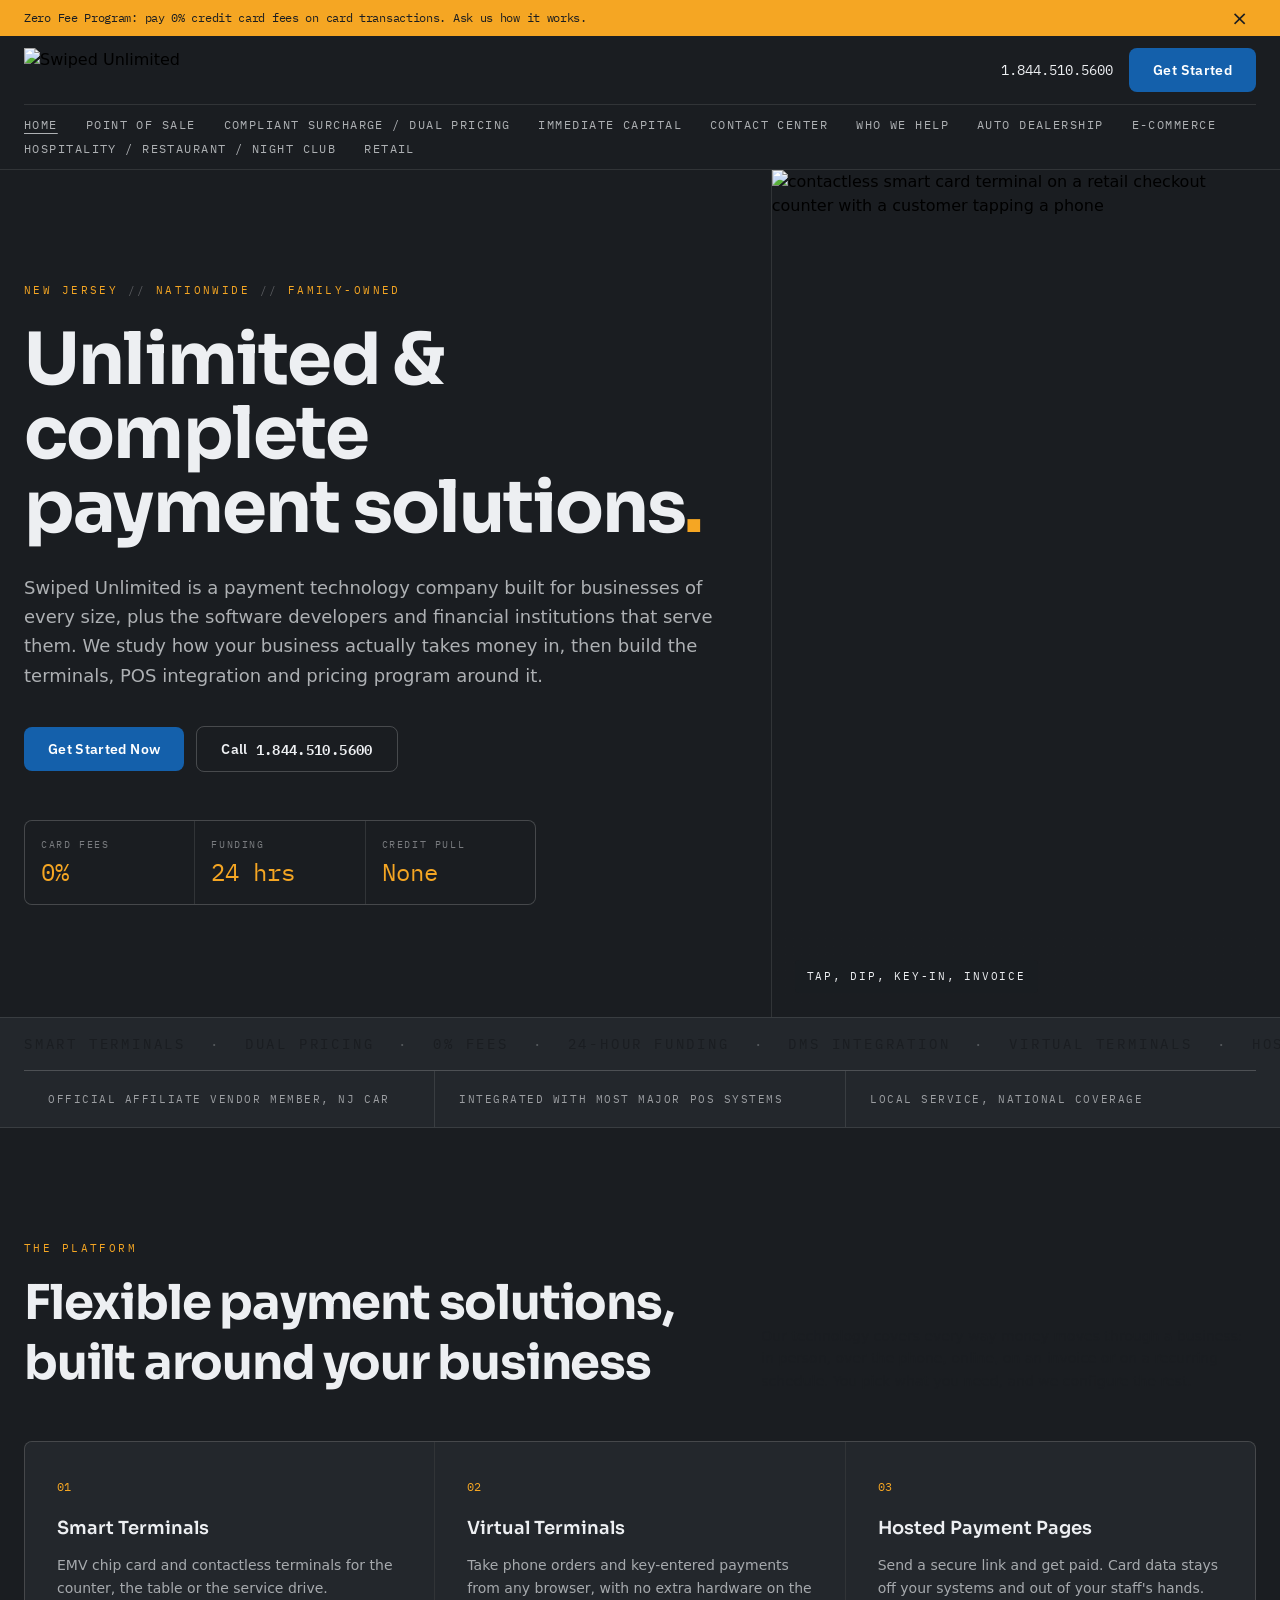
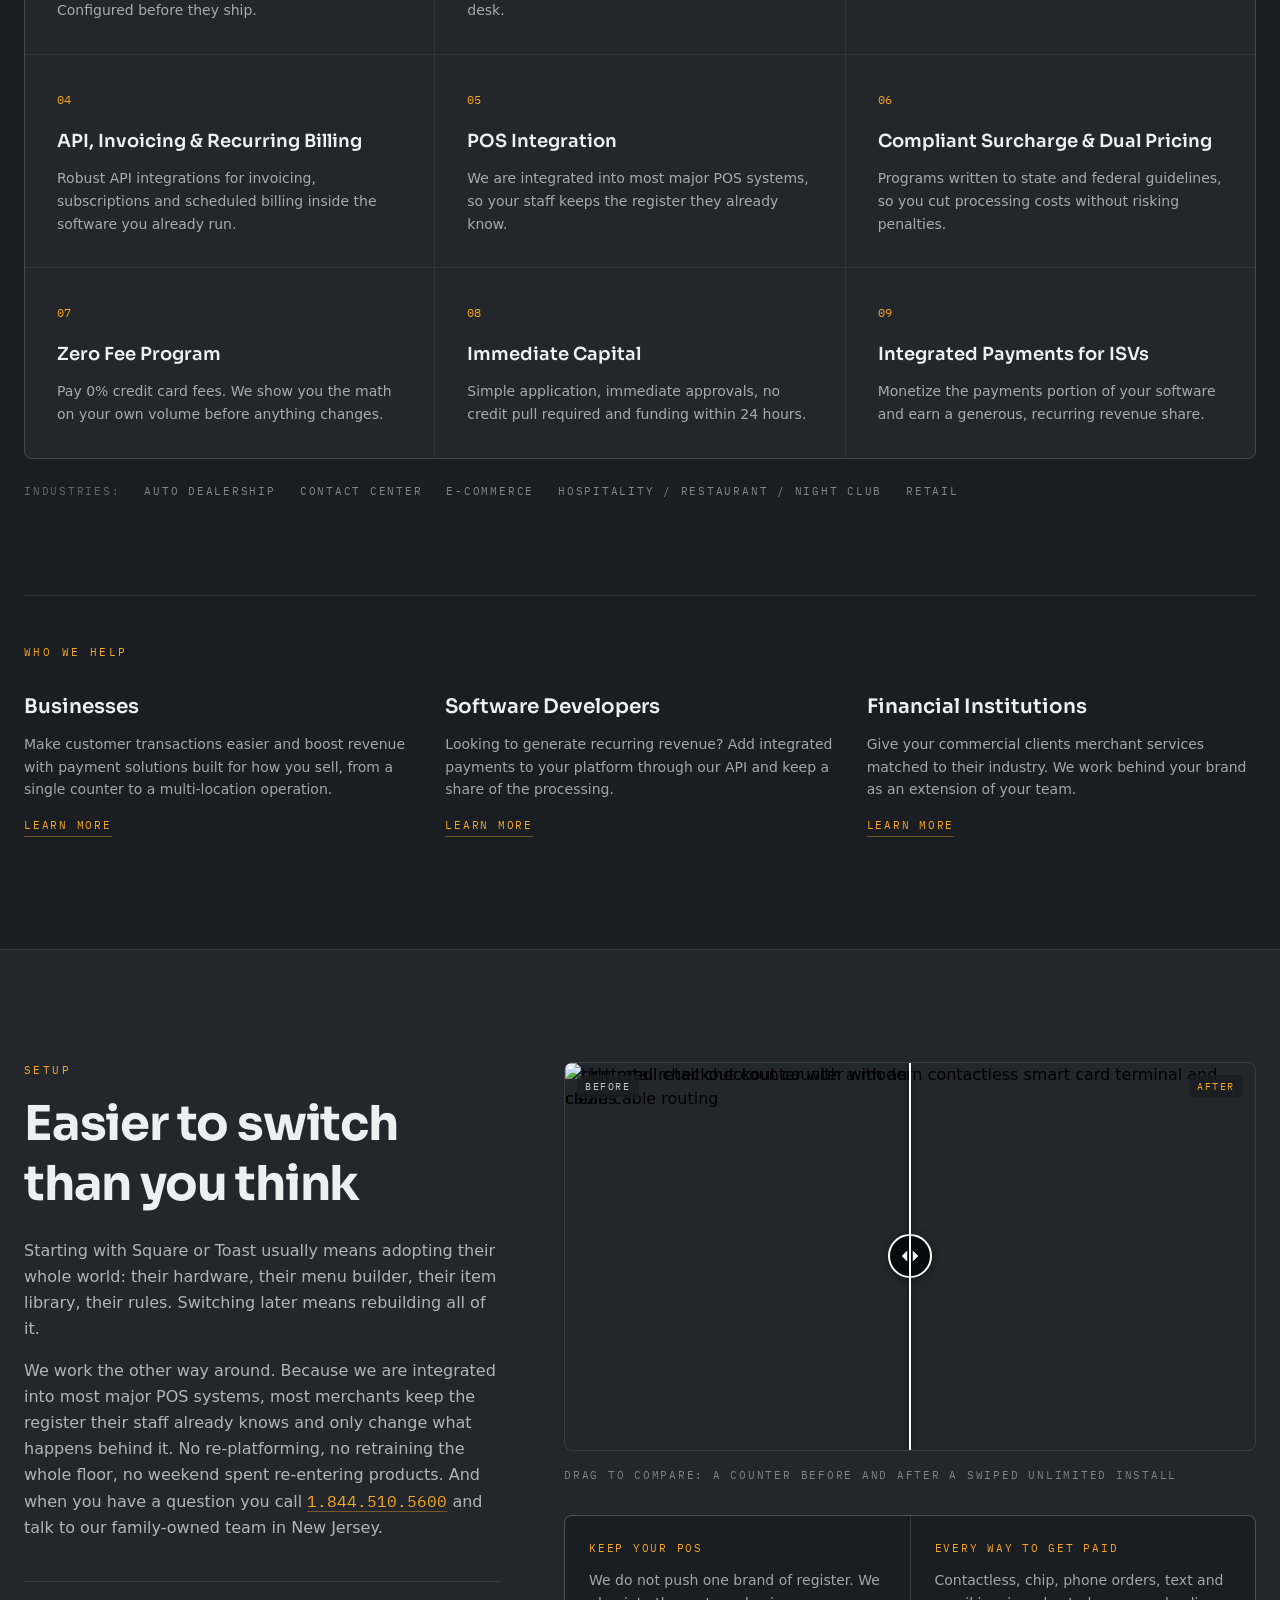
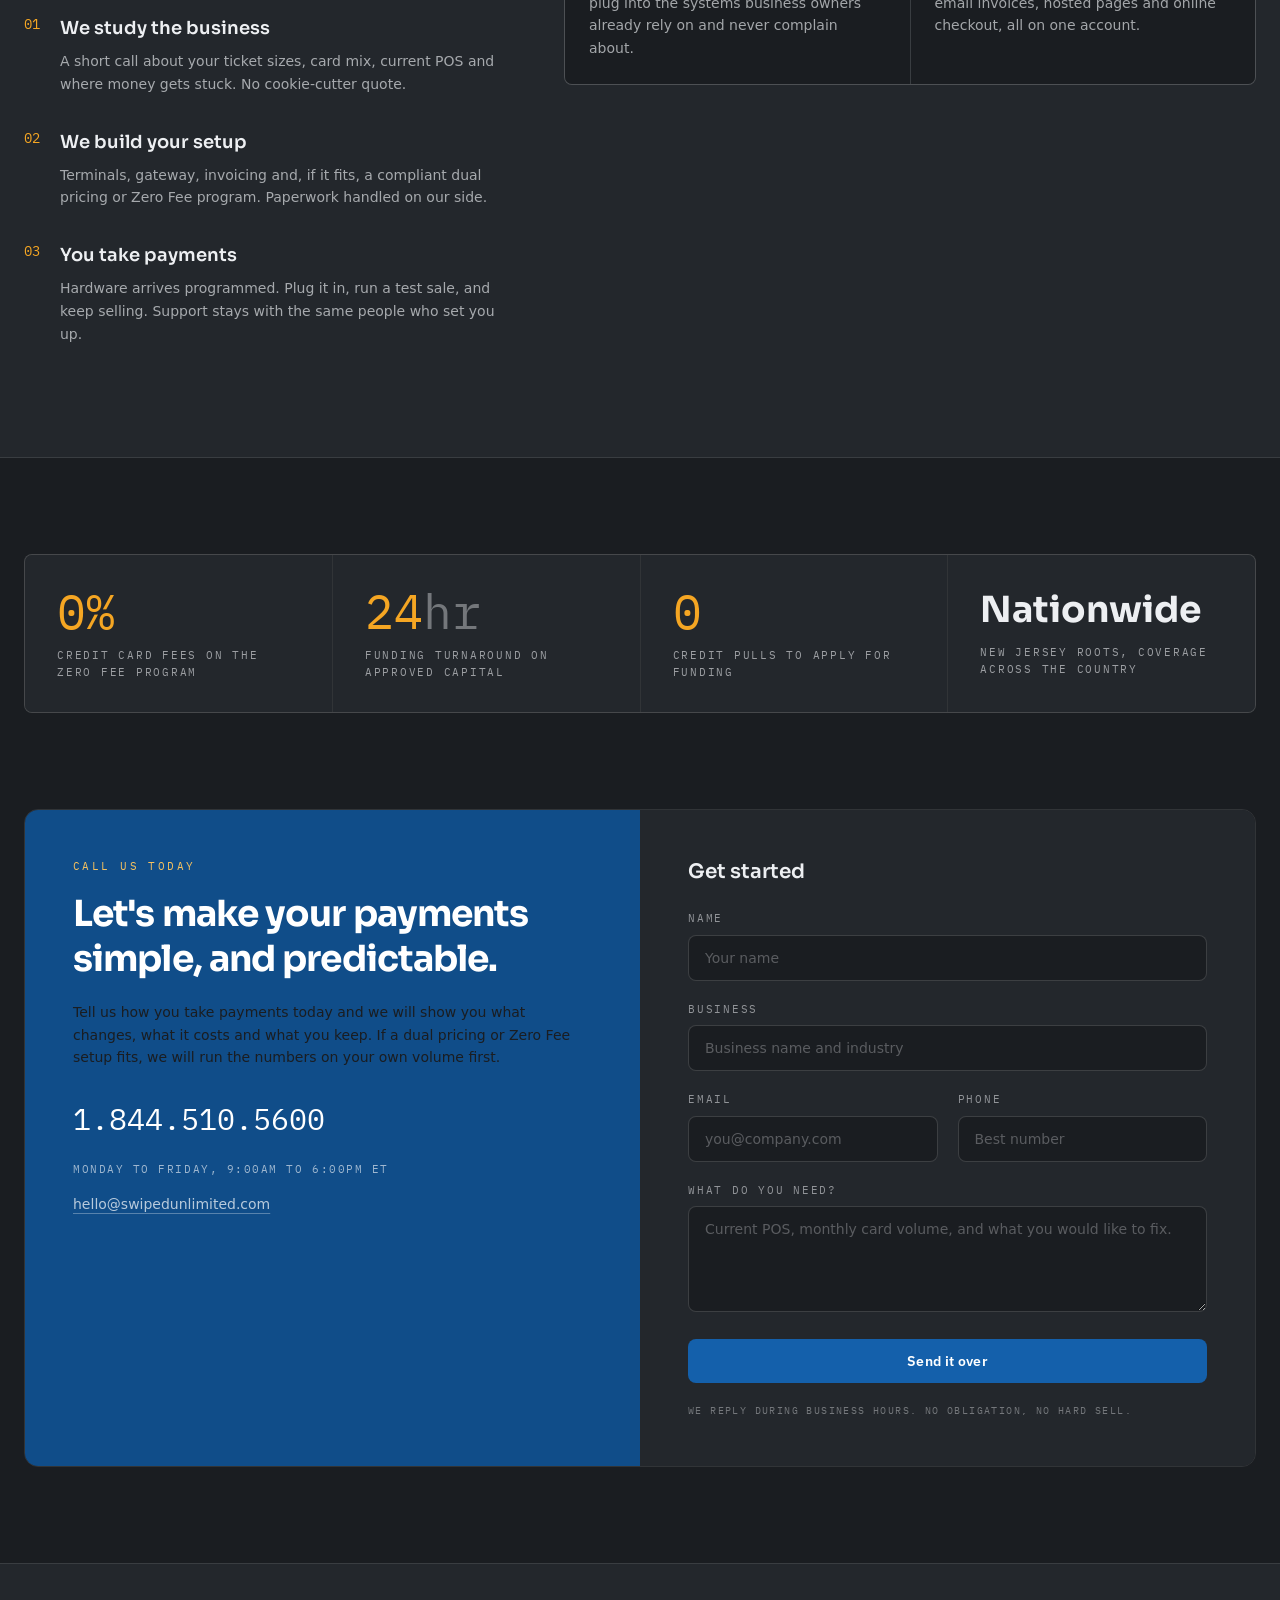
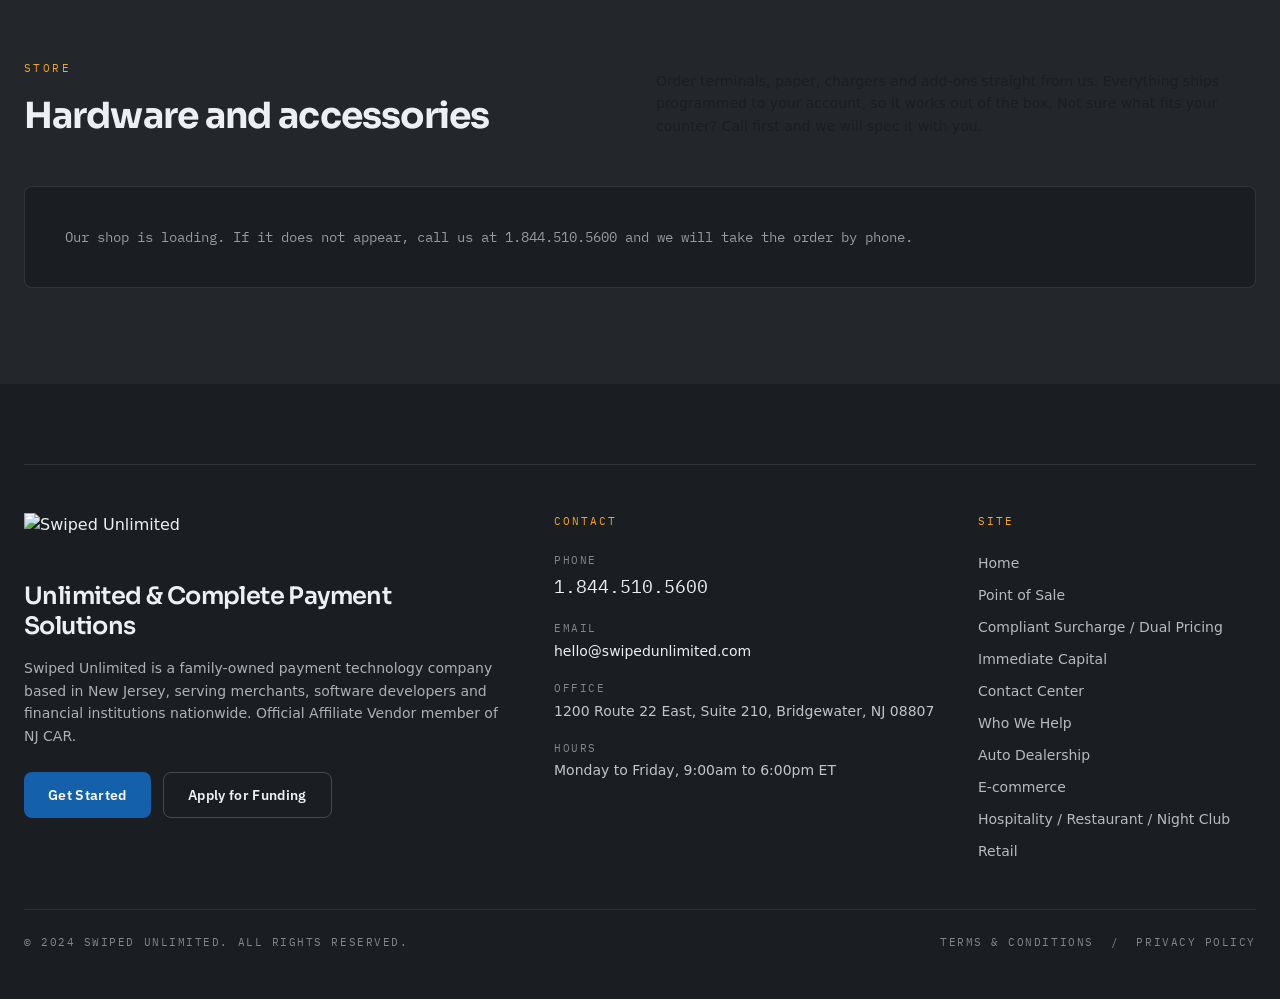
==== index.html @ 99361ed9 "Initial site generated by Tibly" ====
<!DOCTYPE html><html lang="en"><head>
<meta charset="utf-8"/>
<meta name="viewport" content="width=device-width, initial-scale=1"/>
<title>Swiped Unlimited | Unlimited &amp; Complete Payment Solutions</title>
<meta name="description" content="Swiped Unlimited is a family-owned New Jersey payment technology company serving merchants, software developers and financial institutions nationwide: smart terminals, POS integration, dual pricing, 0% fee programs and 24-hour funding."/>
<link rel="canonical" href="https://swiped-unlimited-23d9.sites.tibly.ai/"/>
<meta property="og:type" content="website"/>
<meta property="og:url" content="https://swiped-unlimited-23d9.sites.tibly.ai/"/>
<meta property="og:site_name" content="Swiped Unlimited"/>
<meta property="og:title" content="Swiped Unlimited | Unlimited &amp; Complete Payment Solutions"/>
<meta property="og:description" content="Swiped Unlimited is a family-owned New Jersey payment technology company serving merchants, software developers and financial institutions nationwide: smart terminals, POS integration, dual pricing, 0% fee programs and 24-hour funding."/>
<meta name="twitter:card" content="summary_large_image"/>
<script type="application/ld+json" data-tibly-business="">{"@context":"https://schema.org","@type":"FinancialService","image":"https://br-winter-boat-ajcnusyq.storage.c-3.us-east-2.aws.neon.tech/tibly-site-media/sites/b6d4dadb-1311-436d-9acb-276bc82f7e65/2cf4a01f45762e831da8b87a4289d20e.webp","name":"Swiped Unlimited","telephone":"1.844.510.5600","url":"https://swiped-unlimited-23d9.sites.tibly.ai/"}</script>
<link rel="icon" href="/favicon.svg" type="image/svg+xml"/>
<link rel="preconnect" href="https://fonts.googleapis.com"/>
<link rel="preconnect" href="https://fonts.gstatic.com" crossorigin=""/>
<link href="https://fonts.googleapis.com/css2?family=Sora:wght@300;400;600;800&amp;family=IBM+Plex+Sans:wght@300;400;500;600;700&amp;family=IBM+Plex+Mono:wght@400;500;600&amp;display=swap" rel="stylesheet"/>
<style>details[open] > *:not(summary){animation:tibly-acc .35s ease}@keyframes tibly-acc{from{opacity:0;transform:translateY(-4px)}}</style>
<style>@media (prefers-reduced-motion:no-preference){.tibly-fx{opacity:0;transform:translateY(24px);transition:opacity .7s ease,transform .7s ease}.tibly-fx.tibly-fx-in{opacity:1;transform:none}}</style>
<script>addEventListener('DOMContentLoaded',function(){if(!('IntersectionObserver' in window))return;var io=new IntersectionObserver(function(es){es.forEach(function(en){if(en.isIntersecting){en.target.classList.add('tibly-fx-in');io.unobserve(en.target)}})},{rootMargin:'0px 0px -8% 0px'});document.querySelectorAll('section[data-block] > *').forEach(function(el){var p=getComputedStyle(el).position;if(p==='absolute'||p==='fixed')return;if(el.getBoundingClientRect().top>innerHeight){el.classList.add('tibly-fx');io.observe(el)}})});</script>
<style>.tibly-ba{position:relative;overflow:hidden;--ba:50%;cursor:ew-resize;touch-action:pan-y;user-select:none;-webkit-user-select:none}.tibly-ba>img{display:block;width:100%;height:100%;object-fit:cover}.tibly-ba .tibly-ba-before{position:absolute;inset:0;clip-path:inset(0 calc(100% - var(--ba)) 0 0)}.tibly-ba .tibly-ba-before img{display:block;width:100%;height:100%;object-fit:cover}.tibly-ba::after{content:'';position:absolute;top:0;bottom:0;left:var(--ba);width:2px;margin-left:-1px;background:#fff;box-shadow:0 0 6px rgba(0,0,0,.55);pointer-events:none;z-index:1}.tibly-ba::before{content:'';position:absolute;top:50%;left:var(--ba);width:44px;height:44px;transform:translate(-50%,-50%);border-radius:9999px;background:rgba(0,0,0,.75) url("data:image/svg+xml,%3Csvg%20xmlns='http://www.w3.org/2000/svg'%20viewBox='0%200%2024%2024'%20fill='%23fff'%3E%3Cpath%20d='M9%206l-6%206%206%206zM15%206l6%206-6%206z'/%3E%3C/svg%3E") center/22px 22px no-repeat;border:2px solid #fff;box-shadow:0 2px 8px rgba(0,0,0,.4);pointer-events:none;z-index:1}.tibly-ba input[type=range]{position:absolute;inset:0;width:100%;height:100%;margin:0;opacity:0;pointer-events:none;-webkit-appearance:none;appearance:none;z-index:2}[data-lightbox]{cursor:zoom-in}.tibly-lb{position:fixed;inset:0;z-index:9999;background:rgba(0,0,0,.92);display:flex;align-items:center;justify-content:center;cursor:zoom-out;padding:24px}.tibly-lb img{max-width:100%;max-height:100%;object-fit:contain}</style>
<script>document.addEventListener('input',function(e){var t=e.target;if(!t||t.type!=='range')return;var c=t.closest&&t.closest('.tibly-ba');if(c)c.style.setProperty('--ba',t.value+'%')});document.addEventListener('pointerdown',function(e){var c=e.target.closest&&e.target.closest('.tibly-ba');if(!c||e.button>0)return;e.preventDefault();var inp=c.querySelector('input[type=range]');var set=function(x){var r=c.getBoundingClientRect();if(!r.width)return;var p=Math.max(0,Math.min(100,(x-r.left)*100/r.width));c.style.setProperty('--ba',p+'%');if(inp)inp.value=Math.round(p)};set(e.clientX);var mv=function(ev){set(ev.clientX)};var up=function(){document.removeEventListener('pointermove',mv);document.removeEventListener('pointerup',up);document.removeEventListener('pointercancel',up)};document.addEventListener('pointermove',mv);document.addEventListener('pointerup',up);document.addEventListener('pointercancel',up)});document.addEventListener('click',function(e){var im=e.target.closest&&e.target.closest('[data-lightbox]');if(!im||!(im.currentSrc||im.src))return;e.preventDefault();var o=document.createElement('div');o.className='tibly-lb';var big=document.createElement('img');big.src=im.currentSrc||im.src;big.alt=im.alt||'';o.appendChild(big);o.addEventListener('click',function(){o.remove()});document.addEventListener('keydown',function esc(ev){if(ev.key==='Escape'){o.remove();document.removeEventListener('keydown',esc)}});document.body.appendChild(o)});document.addEventListener('click',function(e){var x=e.target.closest&&e.target.closest('[data-announce-close]');if(!x)return;var b=x.closest('[data-announce]');if(b){b.style.display='none';try{sessionStorage.setItem('tibly-announce','1')}catch(_){}}});addEventListener('DOMContentLoaded',function(){try{if(sessionStorage.getItem('tibly-announce')==='1'){var b=document.querySelector('[data-announce]');if(b)b.style.display='none'}}catch(_){}if('IntersectionObserver' in window&&!matchMedia('(prefers-reduced-motion:reduce)').matches){var els=document.querySelectorAll('[data-count]');if(els.length){var io=new IntersectionObserver(function(es){es.forEach(function(en){if(!en.isIntersecting)return;io.unobserve(en.target);var el=en.target,s=el.textContent||'',m=s.match(/[\d,]*\d(?:\.\d+)?/);if(!m)return;var raw=m[0],num=parseFloat(raw.replace(/,/g,''));if(!isFinite(num))return;if(!el.getAttribute('data-count'))el.setAttribute('data-count',s);var pre=s.slice(0,m.index),post=s.slice(m.index+raw.length),grp=raw.indexOf(',')>=0,dec=(raw.split('.')[1]||'').length,t0=performance.now();requestAnimationFrame(function tick(now){var p=Math.min((now-t0)/1400,1);p=1-Math.pow(1-p,3);var v=(num*p).toFixed(dec);if(grp)v=Number(v).toLocaleString('en-US',{minimumFractionDigits:dec});el.textContent=pre+v+post;if(p<1)requestAnimationFrame(tick)})})},{rootMargin:'0px 0px -10% 0px'});els.forEach(function(el){io.observe(el)})}}var badge=document.querySelector('[data-tibly-open]');if(badge){var src=document.querySelector('[data-tibly-field="hours"]');var txt=(src&&src.textContent||'').toLowerCase();var days=['sun','mon','tue','wed','thu','fri','sat'];var toMin=function(h,mm,ap){h=+h;mm=+(mm||0);if(ap==='pm'&&h!==12)h+=12;if(ap==='am'&&h===12)h=0;return h*60+mm};var spans=[];var re=/(sun|mon|tue|wed|thu|fri|sat|daily|every ?day)[a-z]*\s*(?:[-\u2013\u2014]\s*(sun|mon|tue|wed|thu|fri|sat)[a-z]*)?\s*:?\s*(\d{1,2})(?::(\d{2}))?\s*(am|pm)?\s*[-\u2013\u2014]\s*(\d{1,2})(?::(\d{2}))?\s*(am|pm)?/g,mm;while((mm=re.exec(txt))){var d1=mm[1].slice(0,3),d2=mm[2],ap1=mm[5]||(mm[8]==='pm'&&+mm[3]<=+mm[6]?'am':mm[8]),o=toMin(mm[3],mm[4],ap1),c=toMin(mm[6],mm[7],mm[8]);var from=d1==='dai'||d1==='eve'?0:days.indexOf(d1),to=d2?days.indexOf(d2.slice(0,3)):(d1==='dai'||d1==='eve'?6:from);if(from<0)continue;for(var d=from;;d=(d+1)%7){spans.push([d,o,c]);if(d===to)break}}if(spans.length){var now=new Date(),cur=now.getDay(),min=now.getHours()*60+now.getMinutes();var open=spans.some(function(s){return s[0]===cur&&min>=s[1]&&min<s[2]});badge.textContent=open?(badge.getAttribute('data-open-text')||'Open now'):(badge.getAttribute('data-closed-text')||'Closed now');badge.setAttribute('data-state',open?'open':'closed');badge.hidden=false}}});</script>
<style>header a[aria-current="page"]:not(:has(img,svg)){text-decoration:underline;text-underline-offset:4px;text-decoration-thickness:1px}</style>
<style>#nav-open~[class*="peer-checked:"][class*="fixed"]{min-height:100vh;min-height:100dvh}@media (prefers-reduced-motion:no-preference){label[for="nav-open"] span{transition:transform .3s ease,opacity .2s ease}header:has(#nav-open:checked) label[for="nav-open"]:not([aria-label="Close" i]) span:not(:has(span)):nth-of-type(1){transform:translateY(8px) rotate(45deg)}header:has(#nav-open:checked) label[for="nav-open"]:not([aria-label="Close" i]) span:not(:has(span)):nth-of-type(2){opacity:0}header:has(#nav-open:checked) label[for="nav-open"]:not([aria-label="Close" i]) span:not(:has(span)):nth-of-type(3){transform:translateY(-8px) rotate(-45deg)}#nav-open:checked~[class*="peer-checked:"]{animation:tibly-nav-in .25s ease}#nav-open:checked~[class*="peer-checked:"] label[for="nav-open"]{display:inline-block;animation:tibly-x-in .35s ease}@keyframes tibly-nav-in{from{opacity:0;transform:translateY(10px)}}@keyframes tibly-x-in{from{opacity:0;transform:rotate(-90deg) scale(.6)}}}</style>
<link rel="stylesheet" href="/styles.css?v=a75ef799"/>
</head>
<body>
<!-- block:header -->
<header class="sticky top-0 z-40 bg-base border-b border-white/10">
  <div data-announce="" class="bg-accent-500 text-base">
    <div class="mx-auto flex w-full max-w-7xl items-center gap-3 px-4 py-2 sm:px-6">
      <p class="flex-1 font-mono text-[11px] leading-snug tracking-tight sm:text-xs">Zero Fee Program: pay 0% credit card fees on card transactions. Ask us how it works.</p>
      <button data-announce-close="" aria-label="Dismiss" class="shrink-0 rounded-sm px-2 text-xl leading-none transition-opacity hover:opacity-60">×</button>
    </div>
  </div>

  <div class="mx-auto w-full max-w-7xl px-4 sm:px-6">
    <input type="checkbox" id="nav-open" class="peer sr-only"/>

    <div class="flex items-center justify-between gap-4 py-3">
      <a aria-current="page" class="flex items-center gap-3 transition-opacity hover:opacity-80" href="/">
        <img data-tibly-logo="" src="https://br-winter-boat-ajcnusyq.storage.c-3.us-east-2.aws.neon.tech/tibly-site-media/sites/b6d4dadb-1311-436d-9acb-276bc82f7e65/2cf4a01f45762e831da8b87a4289d20e.webp" alt="Swiped Unlimited" class="h-9 w-auto md:h-11"/>
      </a>
      <div class="flex items-center gap-2 sm:gap-4">
        <a class="hidden items-center gap-2 font-mono text-sm text-ink transition-colors hover:text-accent-500 sm:inline-flex" href="tel:18445105600">
          <span data-tibly-field="phone">1.844.510.5600</span>
        </a>
        <a class="btn hidden md:inline-flex" href="/who-we-help">Get Started</a>
        <label for="nav-open" class="md:hidden cursor-pointer p-2" aria-label="Menu">
          <span class="block h-px w-7 bg-ink"></span>
          <span class="mt-2 block h-px w-7 bg-ink"></span>
          <span class="mt-2 block h-px w-7 bg-ink"></span>
        </label>
      </div>
    </div>

    <nav class="hidden flex-wrap items-center gap-x-5 gap-y-2 border-t border-white/10 py-3 font-mono text-[11px] uppercase tracking-[0.12em] text-ink/70 md:flex lg:gap-x-7 lg:text-xs">
      <a aria-current="page" class="transition-colors hover:text-accent-500" href="/">Home</a>
      <a class="transition-colors hover:text-accent-500" href="/point-of-sale">Point of Sale</a>
      <a class="transition-colors hover:text-accent-500" href="/compliant-surcharge-dual-pricing">Compliant Surcharge / Dual Pricing</a>
      <a class="transition-colors hover:text-accent-500" href="/immediate-capital">Immediate Capital</a>
      <a class="transition-colors hover:text-accent-500" href="/contact-center-industry-is-transforming">Contact Center</a>
      <a class="transition-colors hover:text-accent-500" href="/who-we-help">Who We Help</a>
      <a class="transition-colors hover:text-accent-500" href="/auto-dealer">Auto Dealership</a>
      <a class="transition-colors hover:text-accent-500" href="/e-commerce">E-commerce</a>
      <a class="transition-colors hover:text-accent-500" href="/hospitality-restaurant-night-club">Hospitality / Restaurant / Night Club</a>
      <a class="transition-colors hover:text-accent-500" href="/retail">Retail</a>
    </nav>

    <div class="hidden peer-checked:flex md:hidden fixed inset-0 z-50 flex-col overflow-y-auto bg-base">
      <div class="flex items-center justify-between px-4 py-3">
        <img src="https://br-winter-boat-ajcnusyq.storage.c-3.us-east-2.aws.neon.tech/tibly-site-media/sites/b6d4dadb-1311-436d-9acb-276bc82f7e65/2cf4a01f45762e831da8b87a4289d20e.webp" alt="Swiped Unlimited" class="h-9 w-auto"/>
        <label for="nav-open" aria-label="Close" class="cursor-pointer p-2 text-3xl leading-none text-ink">×</label>
      </div>
      <nav class="flex flex-1 flex-col gap-4 border-t border-white/10 px-5 py-8 font-display text-2xl font-semibold tracking-tight text-ink sm:text-3xl">
        <a aria-current="page" class="transition-colors hover:text-accent-500" href="/">Home</a>
        <a class="transition-colors hover:text-accent-500" href="/point-of-sale">Point of Sale</a>
        <a class="transition-colors hover:text-accent-500" href="/compliant-surcharge-dual-pricing">Compliant Surcharge / Dual Pricing</a>
        <a class="transition-colors hover:text-accent-500" href="/immediate-capital">Immediate Capital</a>
        <a class="transition-colors hover:text-accent-500" href="/contact-center-industry-is-transforming">Contact Center</a>
        <a class="transition-colors hover:text-accent-500" href="/who-we-help">Who We Help</a>
        <a class="transition-colors hover:text-accent-500" href="/auto-dealer">Auto Dealership</a>
        <a class="transition-colors hover:text-accent-500" href="/e-commerce">E-commerce</a>
        <a class="transition-colors hover:text-accent-500" href="/hospitality-restaurant-night-club">Hospitality / Restaurant / Night Club</a>
        <a class="transition-colors hover:text-accent-500" href="/retail">Retail</a>
      </nav>
      <div class="border-t border-white/10 px-5 py-6">
        <a class="btn w-full" href="/who-we-help">Get Started</a>
        <a class="mt-3 flex w-full items-center justify-center gap-2 font-mono text-base text-ink/80 transition-colors hover:text-accent-500" href="tel:18445105600">
          <span data-tibly-field="phone">1.844.510.5600</span>
        </a>
      </div>
    </div>
  </div>
</header>
<!-- /block:header -->
<!-- block:split-hero -->
<section class="relative overflow-hidden bg-base" data-block="split-hero">
  <div class="mx-auto grid w-full max-w-7xl grid-cols-1 gap-0 px-4 sm:px-6 lg:grid-cols-12 lg:gap-12">

    <div class="py-14 md:py-20 lg:col-span-7 lg:py-28">
      <p class="font-mono text-[11px] uppercase tracking-[0.22em] text-accent-500">New Jersey <span class="text-ink/30">//</span> Nationwide <span class="text-ink/30">//</span> Family-owned</p>

      <h1 class="mt-6 font-display text-4xl font-bold leading-[1.03] tracking-tight text-ink sm:text-5xl md:text-6xl lg:text-7xl">
        Unlimited &amp; complete<br class="hidden sm:block"/> payment solutions<span class="text-accent-500">.</span>
      </h1>

      <p class="mt-7 max-w-prose text-base leading-relaxed text-ink/70 md:text-lg">
        <span data-tibly-field="business-name">Swiped Unlimited</span> is a payment technology company built for businesses of every size, plus the software developers and financial institutions that serve them. We study how your business actually takes money in, then build the terminals, POS integration and pricing program around it.
      </p>

      <div class="mt-9 flex flex-col gap-3 sm:flex-row sm:items-center">
        <a class="btn w-full sm:w-auto" href="/who-we-help">Get Started Now</a>
        <a class="btn-secondary w-full sm:w-auto" href="tel:18445105600">
          Call <span data-tibly-field="phone" class="font-mono">1.844.510.5600</span>
        </a>
      </div>

      <dl class="mt-12 grid max-w-lg grid-cols-1 gap-px overflow-hidden rounded-md border border-white/10 bg-white/10 sm:grid-cols-3">
        <div class="bg-base p-4">
          <dt class="font-mono text-[10px] uppercase tracking-[0.16em] text-ink/45">Card fees</dt>
          <dd class="mt-1 font-mono text-2xl text-accent-500">0%</dd>
        </div>
        <div class="bg-base p-4">
          <dt class="font-mono text-[10px] uppercase tracking-[0.16em] text-ink/45">Funding</dt>
          <dd class="mt-1 font-mono text-2xl text-accent-500">24 hrs</dd>
        </div>
        <div class="bg-base p-4">
          <dt class="font-mono text-[10px] uppercase tracking-[0.16em] text-ink/45">Credit pull</dt>
          <dd class="mt-1 font-mono text-2xl text-accent-500">None</dd>
        </div>
      </dl>
    </div>

    <div class="relative lg:col-span-5">
      <div class="relative h-64 overflow-hidden rounded-md border border-white/10 sm:h-80 lg:h-full lg:rounded-none lg:border-y-0 lg:border-r-0">
        <img loading="lazy" src="https://images.pexels.com/photos/5239803/pexels-photo-5239803.jpeg?auto=compress&amp;cs=tinysrgb&amp;h=650&amp;w=940" alt="contactless smart card terminal on a retail checkout counter with a customer tapping a phone" class="h-full w-full animate-kenburns object-cover"/>
        <div class="pointer-events-none absolute inset-x-0 bottom-0 hidden h-40 bg-gradient-to-t from-base via-base/70 to-transparent lg:block"></div>
      </div>
      <p class="mt-3 pb-10 font-mono text-[11px] uppercase tracking-[0.16em] text-ink/40 lg:absolute lg:bottom-6 lg:left-6 lg:mt-0 lg:rounded-sm lg:bg-base/80 lg:px-3 lg:py-2 lg:pb-2 lg:text-ink">Tap, dip, key-in, invoice</p>
    </div>
  </div>
</section>
<!-- /block:split-hero -->
<!-- block:trust-bar -->
<section class="border-y border-white/10 bg-surface" data-block="trust-bar">
  <div class="overflow-hidden py-4">
    <div class="flex w-max animate-marquee items-center font-mono text-sm uppercase tracking-[0.2em] text-accent-500 sm:text-base">
      <span class="px-6">Smart Terminals</span><span class="text-ink/25">·</span>
      <span class="px-6">Dual Pricing</span><span class="text-ink/25">·</span>
      <span class="px-6">0% Fees</span><span class="text-ink/25">·</span>
      <span class="px-6">24-Hour Funding</span><span class="text-ink/25">·</span>
      <span class="px-6">DMS Integration</span><span class="text-ink/25">·</span>
      <span class="px-6">Virtual Terminals</span><span class="text-ink/25">·</span>
      <span class="px-6">Hosted Payment Pages</span><span class="text-ink/25">·</span>
      <span class="px-6">Recurring Billing</span><span class="text-ink/25">·</span>
      <span class="px-6">EMV &amp; Contactless</span><span class="text-ink/25">·</span>
      <span class="px-6">ISV Revenue Share</span><span class="text-ink/25">·</span>
      <span class="px-6">Smart Terminals</span><span class="text-ink/25">·</span>
      <span class="px-6">Dual Pricing</span><span class="text-ink/25">·</span>
      <span class="px-6">0% Fees</span><span class="text-ink/25">·</span>
      <span class="px-6">24-Hour Funding</span><span class="text-ink/25">·</span>
      <span class="px-6">DMS Integration</span><span class="text-ink/25">·</span>
      <span class="px-6">Virtual Terminals</span><span class="text-ink/25">·</span>
      <span class="px-6">Hosted Payment Pages</span><span class="text-ink/25">·</span>
      <span class="px-6">Recurring Billing</span><span class="text-ink/25">·</span>
      <span class="px-6">EMV &amp; Contactless</span><span class="text-ink/25">·</span>
      <span class="px-6">ISV Revenue Share</span><span class="text-ink/25">·</span>
    </div>
  </div>

  <div class="mx-auto w-full max-w-7xl px-4 sm:px-6">
    <div class="grid grid-cols-1 gap-px border-t border-white/10 bg-white/10 sm:grid-cols-3">
      <p class="bg-surface px-1 py-5 font-mono text-[11px] uppercase tracking-[0.14em] text-ink/60 sm:px-6">Official Affiliate Vendor member, NJ CAR</p>
      <p class="bg-surface px-1 py-5 font-mono text-[11px] uppercase tracking-[0.14em] text-ink/60 sm:px-6">Integrated with most major POS systems</p>
      <p class="bg-surface px-1 py-5 font-mono text-[11px] uppercase tracking-[0.14em] text-ink/60 sm:px-6">Local service, national coverage</p>
    </div>
  </div>
</section>
<!-- /block:trust-bar -->
<!-- block:feature-grid -->
<section class="bg-base py-16 md:py-28" data-block="feature-grid">
  <div class="mx-auto w-full max-w-7xl px-4 sm:px-6">

    <div class="grid grid-cols-1 gap-8 md:grid-cols-12 md:items-end">
      <div class="md:col-span-7">
        <p class="font-mono text-[11px] uppercase tracking-[0.22em] text-accent-500">The platform</p>
        <h2 class="mt-4 font-display text-3xl font-bold leading-tight tracking-tight text-ink sm:text-4xl md:text-5xl">Flexible payment solutions, built around your business</h2>
      </div>
      <p class="max-w-prose text-sm leading-relaxed text-ink/65 md:col-span-5 md:text-base">
        Our technology covers every way money moves through a business: in person, over the phone, online, on an invoice or on a recurring schedule. You pick what you need, and we configure the rest.
      </p>
    </div>

    <div class="mt-12 grid grid-cols-1 gap-px overflow-hidden rounded-md border border-white/10 bg-white/10 sm:grid-cols-2 lg:grid-cols-3">

      <a class="group bg-surface p-6 transition-colors hover:bg-brand-900/60 md:p-8" href="/point-of-sale">
        <span class="font-mono text-xs text-accent-500">01</span>
        <h3 class="mt-4 font-display text-lg font-semibold text-ink transition-colors group-hover:text-accent-500">Smart Terminals</h3>
        <p class="mt-3 text-sm leading-relaxed text-ink/65">EMV chip card and contactless terminals for the counter, the table or the service drive. Configured before they ship.</p>
      </a>

      <a class="group bg-surface p-6 transition-colors hover:bg-brand-900/60 md:p-8" href="/e-commerce">
        <span class="font-mono text-xs text-accent-500">02</span>
        <h3 class="mt-4 font-display text-lg font-semibold text-ink transition-colors group-hover:text-accent-500">Virtual Terminals</h3>
        <p class="mt-3 text-sm leading-relaxed text-ink/65">Take phone orders and key-entered payments from any browser, with no extra hardware on the desk.</p>
      </a>

      <a class="group bg-surface p-6 transition-colors hover:bg-brand-900/60 md:p-8" href="/e-commerce">
        <span class="font-mono text-xs text-accent-500">03</span>
        <h3 class="mt-4 font-display text-lg font-semibold text-ink transition-colors group-hover:text-accent-500">Hosted Payment Pages</h3>
        <p class="mt-3 text-sm leading-relaxed text-ink/65">Send a secure link and get paid. Card data stays off your systems and out of your staff&#39;s hands.</p>
      </a>

      <a class="group bg-surface p-6 transition-colors hover:bg-brand-900/60 md:p-8" href="/e-commerce">
        <span class="font-mono text-xs text-accent-500">04</span>
        <h3 class="mt-4 font-display text-lg font-semibold text-ink transition-colors group-hover:text-accent-500">API, Invoicing &amp; Recurring Billing</h3>
        <p class="mt-3 text-sm leading-relaxed text-ink/65">Robust API integrations for invoicing, subscriptions and scheduled billing inside the software you already run.</p>
      </a>

      <a class="group bg-surface p-6 transition-colors hover:bg-brand-900/60 md:p-8" href="/point-of-sale">
        <span class="font-mono text-xs text-accent-500">05</span>
        <h3 class="mt-4 font-display text-lg font-semibold text-ink transition-colors group-hover:text-accent-500">POS Integration</h3>
        <p class="mt-3 text-sm leading-relaxed text-ink/65">We are integrated into most major POS systems, so your staff keeps the register they already know.</p>
      </a>

      <a class="group bg-surface p-6 transition-colors hover:bg-brand-900/60 md:p-8" href="/compliant-surcharge-dual-pricing">
        <span class="font-mono text-xs text-accent-500">06</span>
        <h3 class="mt-4 font-display text-lg font-semibold text-ink transition-colors group-hover:text-accent-500">Compliant Surcharge &amp; Dual Pricing</h3>
        <p class="mt-3 text-sm leading-relaxed text-ink/65">Programs written to state and federal guidelines, so you cut processing costs without risking penalties.</p>
      </a>

      <a class="group bg-surface p-6 transition-colors hover:bg-brand-900/60 md:p-8" href="/compliant-surcharge-dual-pricing">
        <span class="font-mono text-xs text-accent-500">07</span>
        <h3 class="mt-4 font-display text-lg font-semibold text-ink transition-colors group-hover:text-accent-500">Zero Fee Program</h3>
        <p class="mt-3 text-sm leading-relaxed text-ink/65">Pay 0% credit card fees. We show you the math on your own volume before anything changes.</p>
      </a>

      <a class="group bg-surface p-6 transition-colors hover:bg-brand-900/60 md:p-8" href="/immediate-capital">
        <span class="font-mono text-xs text-accent-500">08</span>
        <h3 class="mt-4 font-display text-lg font-semibold text-ink transition-colors group-hover:text-accent-500">Immediate Capital</h3>
        <p class="mt-3 text-sm leading-relaxed text-ink/65">Simple application, immediate approvals, no credit pull required and funding within 24 hours.</p>
      </a>

      <a class="group bg-surface p-6 transition-colors hover:bg-brand-900/60 md:p-8" href="/who-we-help">
        <span class="font-mono text-xs text-accent-500">09</span>
        <h3 class="mt-4 font-display text-lg font-semibold text-ink transition-colors group-hover:text-accent-500">Integrated Payments for ISVs</h3>
        <p class="mt-3 text-sm leading-relaxed text-ink/65">Monetize the payments portion of your software and earn a generous, recurring revenue share.</p>
      </a>
    </div>

    <div class="mt-6 flex flex-wrap gap-x-6 gap-y-3 font-mono text-[11px] uppercase tracking-[0.16em] text-ink/50">
      <span class="text-ink/35">Industries:</span>
      <a class="transition-colors hover:text-accent-500" href="/auto-dealer">Auto Dealership</a>
      <a class="transition-colors hover:text-accent-500" href="/contact-center-industry-is-transforming">Contact Center</a>
      <a class="transition-colors hover:text-accent-500" href="/e-commerce">E-commerce</a>
      <a class="transition-colors hover:text-accent-500" href="/hospitality-restaurant-night-club">Hospitality / Restaurant / Night Club</a>
      <a class="transition-colors hover:text-accent-500" href="/retail">Retail</a>
    </div>

    <div class="mt-16 border-t border-white/10 pt-12 md:mt-24">
      <h3 class="font-mono text-[11px] uppercase tracking-[0.22em] text-accent-500">Who we help</h3>
      <div class="mt-8 grid grid-cols-1 gap-10 md:grid-cols-3 md:gap-8">
        <div>
          <h4 class="font-display text-xl font-semibold text-ink">Businesses</h4>
          <p class="mt-3 max-w-prose text-sm leading-relaxed text-ink/65">Make customer transactions easier and boost revenue with payment solutions built for how you sell, from a single counter to a multi-location operation.</p>
          <a class="mt-4 inline-block border-b border-accent-500/40 pb-0.5 font-mono text-[11px] uppercase tracking-[0.16em] text-accent-500 transition-colors hover:border-accent-500" href="/who-we-help">Learn more</a>
        </div>
        <div>
          <h4 class="font-display text-xl font-semibold text-ink">Software Developers</h4>
          <p class="mt-3 max-w-prose text-sm leading-relaxed text-ink/65">Looking to generate recurring revenue? Add integrated payments to your platform through our API and keep a share of the processing.</p>
          <a class="mt-4 inline-block border-b border-accent-500/40 pb-0.5 font-mono text-[11px] uppercase tracking-[0.16em] text-accent-500 transition-colors hover:border-accent-500" href="/who-we-help">Learn more</a>
        </div>
        <div>
          <h4 class="font-display text-xl font-semibold text-ink">Financial Institutions</h4>
          <p class="mt-3 max-w-prose text-sm leading-relaxed text-ink/65">Give your commercial clients merchant services matched to their industry. We work behind your brand as an extension of your team.</p>
          <a class="mt-4 inline-block border-b border-accent-500/40 pb-0.5 font-mono text-[11px] uppercase tracking-[0.16em] text-accent-500 transition-colors hover:border-accent-500" href="/who-we-help">Learn more</a>
        </div>
      </div>
    </div>
  </div>
</section>
<!-- /block:feature-grid -->
<!-- block:how-it-works -->
<section class="border-y border-white/10 bg-surface py-16 md:py-28" data-block="how-it-works">
  <div class="mx-auto w-full max-w-7xl px-4 sm:px-6">
    <div class="grid grid-cols-1 gap-12 lg:grid-cols-12 lg:gap-16">

      <div class="lg:col-span-5">
        <p class="font-mono text-[11px] uppercase tracking-[0.22em] text-accent-500">Setup</p>
        <h2 class="mt-4 font-display text-3xl font-bold leading-tight tracking-tight text-ink sm:text-4xl md:text-5xl">Easier to switch than you think</h2>
        <p class="mt-6 max-w-prose text-base leading-relaxed text-ink/70">
          Starting with Square or Toast usually means adopting their whole world: their hardware, their menu builder, their item library, their rules. Switching later means rebuilding all of it.
        </p>
        <p class="mt-4 max-w-prose text-base leading-relaxed text-ink/70">
          We work the other way around. Because we are integrated into most major POS systems, most merchants keep the register their staff already knows and only change what happens behind it. No re-platforming, no retraining the whole floor, no weekend spent re-entering products. And when you have a question you call <a class="font-mono text-accent-500 underline decoration-accent-500/40 underline-offset-4 transition-colors hover:decoration-accent-500" href="tel:18445105600"><span data-tibly-field="phone">1.844.510.5600</span></a> and talk to our family-owned team in New Jersey.
        </p>

        <ol class="mt-10 space-y-8 border-t border-white/10 pt-8">
          <li class="flex gap-5">
            <span class="font-mono text-sm text-accent-500">01</span>
            <div>
              <h3 class="font-display text-lg font-semibold text-ink">We study the business</h3>
              <p class="mt-2 max-w-prose text-sm leading-relaxed text-ink/65">A short call about your ticket sizes, card mix, current POS and where money gets stuck. No cookie-cutter quote.</p>
            </div>
          </li>
          <li class="flex gap-5">
            <span class="font-mono text-sm text-accent-500">02</span>
            <div>
              <h3 class="font-display text-lg font-semibold text-ink">We build your setup</h3>
              <p class="mt-2 max-w-prose text-sm leading-relaxed text-ink/65">Terminals, gateway, invoicing and, if it fits, a compliant dual pricing or Zero Fee program. Paperwork handled on our side.</p>
            </div>
          </li>
          <li class="flex gap-5">
            <span class="font-mono text-sm text-accent-500">03</span>
            <div>
              <h3 class="font-display text-lg font-semibold text-ink">You take payments</h3>
              <p class="mt-2 max-w-prose text-sm leading-relaxed text-ink/65">Hardware arrives programmed. Plug it in, run a test sale, and keep selling. Support stays with the same people who set you up.</p>
            </div>
          </li>
        </ol>
      </div>

      <div class="lg:col-span-7">
        <div class="tibly-ba relative aspect-video w-full overflow-hidden rounded-md border border-white/10">
          <img loading="lazy" src="https://images.pexels.com/photos/6023605/pexels-photo-6023605.jpeg?auto=compress&amp;cs=tinysrgb&amp;h=650&amp;w=940" alt="tidy retail checkout counter with a modern contactless smart card terminal and clean cable routing" class="h-full w-full object-cover"/>
          <div class="tibly-ba-before">
            <img loading="lazy" src="https://images.pexels.com/photos/38310033/pexels-photo-38310033.jpeg?auto=compress&amp;cs=tinysrgb&amp;h=650&amp;w=940" alt="cluttered retail checkout counter with an old dial-up card terminal and tangled cables" class="h-full w-full object-cover"/>
          </div>
          <input type="range" min="0" max="100" value="50" aria-label="Drag to compare"/>
          <span class="pointer-events-none absolute left-3 top-3 rounded-sm bg-base/80 px-2 py-1 font-mono text-[10px] uppercase tracking-[0.16em] text-ink/80">Before</span>
          <span class="pointer-events-none absolute right-3 top-3 rounded-sm bg-base/80 px-2 py-1 font-mono text-[10px] uppercase tracking-[0.16em] text-accent-500">After</span>
        </div>
        <p class="mt-4 font-mono text-[11px] uppercase tracking-[0.16em] text-ink/45">Drag to compare: a counter before and after a Swiped Unlimited install</p>

        <div class="mt-8 grid grid-cols-1 gap-px overflow-hidden rounded-md border border-white/10 bg-white/10 sm:grid-cols-2">
          <div class="bg-base p-6">
            <h3 class="font-mono text-[11px] uppercase tracking-[0.16em] text-accent-500">Keep your POS</h3>
            <p class="mt-3 text-sm leading-relaxed text-ink/65">We do not push one brand of register. We plug into the systems business owners already rely on and never complain about.</p>
          </div>
          <div class="bg-base p-6">
            <h3 class="font-mono text-[11px] uppercase tracking-[0.16em] text-accent-500">Every way to get paid</h3>
            <p class="mt-3 text-sm leading-relaxed text-ink/65">Contactless, chip, phone orders, text and email invoices, hosted pages and online checkout, all on one account.</p>
          </div>
        </div>
      </div>
    </div>
  </div>
</section>
<!-- /block:how-it-works -->
<!-- block:metric-band -->
<section class="bg-base py-16 md:py-24" data-block="metric-band">
  <div class="mx-auto w-full max-w-7xl px-4 sm:px-6">
    <div class="grid grid-cols-2 gap-px overflow-hidden rounded-md border border-white/10 bg-white/10 lg:grid-cols-4">
      <div class="bg-surface p-6 md:p-8">
        <p class="font-mono text-4xl text-accent-500 md:text-5xl"><span data-count="">0%</span></p>
        <p class="mt-3 font-mono text-[11px] uppercase tracking-[0.16em] text-ink/60">Credit card fees on the Zero Fee Program</p>
      </div>
      <div class="bg-surface p-6 md:p-8">
        <p class="font-mono text-4xl text-accent-500 md:text-5xl"><span data-count="">24</span><span class="text-ink/40">hr</span></p>
        <p class="mt-3 font-mono text-[11px] uppercase tracking-[0.16em] text-ink/60">Funding turnaround on approved capital</p>
      </div>
      <div class="bg-surface p-6 md:p-8">
        <p class="font-mono text-4xl text-accent-500 md:text-5xl"><span data-count="">0</span></p>
        <p class="mt-3 font-mono text-[11px] uppercase tracking-[0.16em] text-ink/60">Credit pulls to apply for funding</p>
      </div>
      <div class="bg-surface p-6 md:p-8">
        <p class="font-display text-3xl font-bold leading-tight text-ink md:text-4xl">Nationwide</p>
        <p class="mt-3 font-mono text-[11px] uppercase tracking-[0.16em] text-ink/60">New Jersey roots, coverage across the country</p>
      </div>
    </div>
  </div>
</section>
<!-- /block:metric-band -->
<!-- block:cta-banner -->
<section class="bg-base pb-16 md:pb-24" data-block="cta-banner">
  <div class="mx-auto w-full max-w-7xl px-4 sm:px-6">
    <div class="grid grid-cols-1 overflow-hidden rounded-lg border border-white/10 md:grid-cols-2">

      <div class="bg-brand-700 p-8 md:p-12">
        <p class="font-mono text-[11px] uppercase tracking-[0.22em] text-accent-300">Call us today</p>
        <h2 class="mt-4 font-display text-3xl font-bold leading-tight tracking-tight text-white sm:text-4xl">Let&#39;s make your payments simple, and predictable.</h2>
        <p class="mt-5 max-w-prose text-sm leading-relaxed text-white/80 md:text-base">
          Tell us how you take payments today and we will show you what changes, what it costs and what you keep. If a dual pricing or Zero Fee setup fits, we will run the numbers on your own volume first.
        </p>
        <a class="mt-8 inline-flex items-center gap-3 font-mono text-2xl text-white transition-colors hover:text-accent-300 sm:text-3xl" href="tel:18445105600">
          <span data-tibly-field="phone">1.844.510.5600</span>
        </a>
        <p class="mt-6 font-mono text-[11px] uppercase tracking-[0.14em] text-white/60">
          <span data-tibly-field="hours">Monday to Friday, 9:00am to 6:00pm ET</span>
          <span data-tibly-open="" hidden="" class="ml-2 rounded-sm px-2 py-1 text-base data-[state=open]:bg-accent-500 data-[state=open]:text-base data-[state=closed]:bg-white/15 data-[state=closed]:text-white"></span>
        </p>
        <p class="mt-4 text-sm text-white/70">
          <a class="underline decoration-white/30 underline-offset-4 transition-colors hover:decoration-white" href="mailto:hello@swipedunlimited.com"><span data-tibly-field="email">hello@swipedunlimited.com</span></a>
        </p>
      </div>

      <div class="bg-surface p-8 md:p-12">
        <h3 class="font-display text-xl font-semibold text-ink">Get started</h3>
        <form method="POST" action="/api/public/site-forms" class="mt-6 space-y-5">
          <input type="hidden" name="_page" value="/"/>
          <input type="text" name="_gotcha" class="hidden" tabindex="-1" autocomplete="off" aria-hidden="true"/>

          <div>
            <label for="name" class="block font-mono text-[11px] uppercase tracking-[0.16em] text-ink/55">Name</label>
            <input id="name" name="name" type="text" required="" class="mt-2 w-full rounded-md border border-white/15 bg-base px-4 py-3 text-sm text-ink transition-colors placeholder:text-ink/30 focus:border-accent-500 focus:outline-none" placeholder="Your name"/>
          </div>

          <div>
            <label for="business" class="block font-mono text-[11px] uppercase tracking-[0.16em] text-ink/55">Business</label>
            <input id="business" name="business" type="text" class="mt-2 w-full rounded-md border border-white/15 bg-base px-4 py-3 text-sm text-ink transition-colors placeholder:text-ink/30 focus:border-accent-500 focus:outline-none" placeholder="Business name and industry"/>
          </div>

          <div class="grid grid-cols-1 gap-5 sm:grid-cols-2">
            <div>
              <label for="email" class="block font-mono text-[11px] uppercase tracking-[0.16em] text-ink/55">Email</label>
              <input id="email" name="email" type="email" required="" class="mt-2 w-full rounded-md border border-white/15 bg-base px-4 py-3 text-sm text-ink transition-colors placeholder:text-ink/30 focus:border-accent-500 focus:outline-none" placeholder="you@company.com"/>
            </div>
            <div>
              <label for="phone" class="block font-mono text-[11px] uppercase tracking-[0.16em] text-ink/55">Phone</label>
              <input id="phone" name="phone" type="tel" class="mt-2 w-full rounded-md border border-white/15 bg-base px-4 py-3 text-sm text-ink transition-colors placeholder:text-ink/30 focus:border-accent-500 focus:outline-none" placeholder="Best number"/>
            </div>
          </div>

          <div>
            <label for="message" class="block font-mono text-[11px] uppercase tracking-[0.16em] text-ink/55">What do you need?</label>
            <textarea id="message" name="message" rows="4" class="mt-2 w-full rounded-md border border-white/15 bg-base px-4 py-3 text-sm text-ink transition-colors placeholder:text-ink/30 focus:border-accent-500 focus:outline-none" placeholder="Current POS, monthly card volume, and what you would like to fix."></textarea>
          </div>

          <button type="submit" class="btn w-full">Send it over</button>
          <p class="font-mono text-[10px] uppercase tracking-[0.14em] text-ink/40">We reply during business hours. No obligation, no hard sell.</p>
        </form>
      </div>
    </div>
  </div>
</section>
<!-- /block:cta-banner -->
<!-- block:shop -->
<section class="border-t border-white/10 bg-surface py-16 md:py-24" data-block="shop">
  <div class="mx-auto w-full max-w-7xl px-4 sm:px-6">
    <div class="grid grid-cols-1 gap-8 md:grid-cols-12 md:items-end">
      <div class="md:col-span-6">
        <p class="font-mono text-[11px] uppercase tracking-[0.22em] text-accent-500">Store</p>
        <h2 class="mt-4 font-display text-3xl font-bold leading-tight tracking-tight text-ink sm:text-4xl">Hardware and accessories</h2>
      </div>
      <p class="max-w-prose text-sm leading-relaxed text-ink/65 md:col-span-6 md:text-base">
        Order terminals, paper, chargers and add-ons straight from us. Everything ships programmed to your account, so it works out of the box. Not sure what fits your counter? Call first and we will spec it with you.
      </p>
    </div>

    <div class="mt-12 rounded-md border border-white/10 bg-base p-6 md:p-10">
      <div data-tibly-store="">
        <p class="font-mono text-sm text-ink/60">Our shop is loading. If it does not appear, call us at <span data-tibly-field="phone">1.844.510.5600</span> and we will take the order by phone.</p>
      </div>
    </div>
  </div>
</section>
<!-- /block:shop -->
<!-- block:footer -->
<footer class="bg-base pb-24 pt-16 text-ink md:pb-12 md:pt-20">
  <div class="mx-auto w-full max-w-7xl px-4 sm:px-6">
    <div class="grid grid-cols-1 gap-12 border-t border-white/10 pt-12 md:grid-cols-12 md:gap-10">

      <div class="md:col-span-5">
        <img src="https://br-winter-boat-ajcnusyq.storage.c-3.us-east-2.aws.neon.tech/tibly-site-media/sites/b6d4dadb-1311-436d-9acb-276bc82f7e65/2cf4a01f45762e831da8b87a4289d20e.webp" alt="Swiped Unlimited" class="h-11 w-auto"/>
        <p class="mt-6 max-w-sm font-display text-2xl font-semibold leading-tight tracking-tight">Unlimited &amp; Complete Payment Solutions</p>
        <p class="mt-4 max-w-prose text-sm leading-relaxed text-ink/70">
          <span data-tibly-field="business-name">Swiped Unlimited</span> is a family-owned payment technology company based in New Jersey, serving merchants, software developers and financial institutions nationwide. Official Affiliate Vendor member of NJ CAR.
        </p>
        <div data-tibly-field="links" class="mt-6 flex flex-wrap gap-3">
          <a class="btn" href="/who-we-help">Get Started</a>
          <a class="btn-secondary" href="/immediate-capital">Apply for Funding</a>
        </div>
      </div>

      <div class="md:col-span-4">
        <h3 class="font-mono text-[11px] uppercase tracking-[0.18em] text-accent-500">Contact</h3>
        <ul class="mt-6 space-y-5 text-sm">
          <li>
            <span class="block font-mono text-[11px] uppercase tracking-[0.14em] text-ink/50">Phone</span>
            <a class="mt-1 inline-block font-mono text-lg transition-colors hover:text-accent-500" href="tel:18445105600">
              <span data-tibly-field="phone">1.844.510.5600</span>
            </a>
          </li>
          <li>
            <span class="block font-mono text-[11px] uppercase tracking-[0.14em] text-ink/50">Email</span>
            <a class="mt-1 inline-block break-words transition-colors hover:text-accent-500" href="mailto:hello@swipedunlimited.com">
              <span data-tibly-field="email">hello@swipedunlimited.com</span>
            </a>
          </li>
          <li>
            <span class="block font-mono text-[11px] uppercase tracking-[0.14em] text-ink/50">Office</span>
            <span data-tibly-field="address" class="mt-1 block text-ink/80">1200 Route 22 East, Suite 210, Bridgewater, NJ 08807</span>
          </li>
          <li>
            <span class="block font-mono text-[11px] uppercase tracking-[0.14em] text-ink/50">Hours</span>
            <span data-tibly-field="hours" class="mt-1 block text-ink/80">Monday to Friday, 9:00am to 6:00pm ET</span>
          </li>
        </ul>
      </div>

      <div class="md:col-span-3">
        <h3 class="font-mono text-[11px] uppercase tracking-[0.18em] text-accent-500">Site</h3>
        <nav class="mt-6 grid grid-cols-1 gap-3 text-sm text-ink/75 sm:grid-cols-2 md:grid-cols-1">
          <a class="transition-colors hover:text-accent-500" href="/">Home</a>
          <a class="transition-colors hover:text-accent-500" href="/point-of-sale">Point of Sale</a>
          <a class="transition-colors hover:text-accent-500" href="/compliant-surcharge-dual-pricing">Compliant Surcharge / Dual Pricing</a>
          <a class="transition-colors hover:text-accent-500" href="/immediate-capital">Immediate Capital</a>
          <a class="transition-colors hover:text-accent-500" href="/contact-center-industry-is-transforming">Contact Center</a>
          <a class="transition-colors hover:text-accent-500" href="/who-we-help">Who We Help</a>
          <a class="transition-colors hover:text-accent-500" href="/auto-dealer">Auto Dealership</a>
          <a class="transition-colors hover:text-accent-500" href="/e-commerce">E-commerce</a>
          <a class="transition-colors hover:text-accent-500" href="/hospitality-restaurant-night-club">Hospitality / Restaurant / Night Club</a>
          <a class="transition-colors hover:text-accent-500" href="/retail">Retail</a>
        </nav>
      </div>
    </div>

    <div class="mt-12 flex flex-col gap-3 border-t border-white/10 pt-6 font-mono text-[11px] uppercase tracking-[0.14em] text-ink/50 sm:flex-row sm:items-center sm:justify-between">
      <p>© 2024 <span data-tibly-field="business-name">Swiped Unlimited</span>. All rights reserved.</p>
      <p>Terms &amp; Conditions  /  Privacy Policy</p>
    </div>
  </div>

  <div class="md:hidden fixed bottom-0 inset-x-0 z-40 border-t border-white/10 bg-surface p-3">
    <a class="flex w-full items-center justify-center gap-2 rounded-md bg-brand-600 px-6 py-4 font-display text-base font-semibold text-white transition-colors hover:bg-brand-500" href="tel:18445105600">
      Call <span data-tibly-field="phone" class="font-mono">1.844.510.5600</span>
    </a>
  </div>
</footer>
<!-- /block:footer -->
  <script async="" src="https://api.tibly.ai/widget/v1.js"></script>


</body></html>
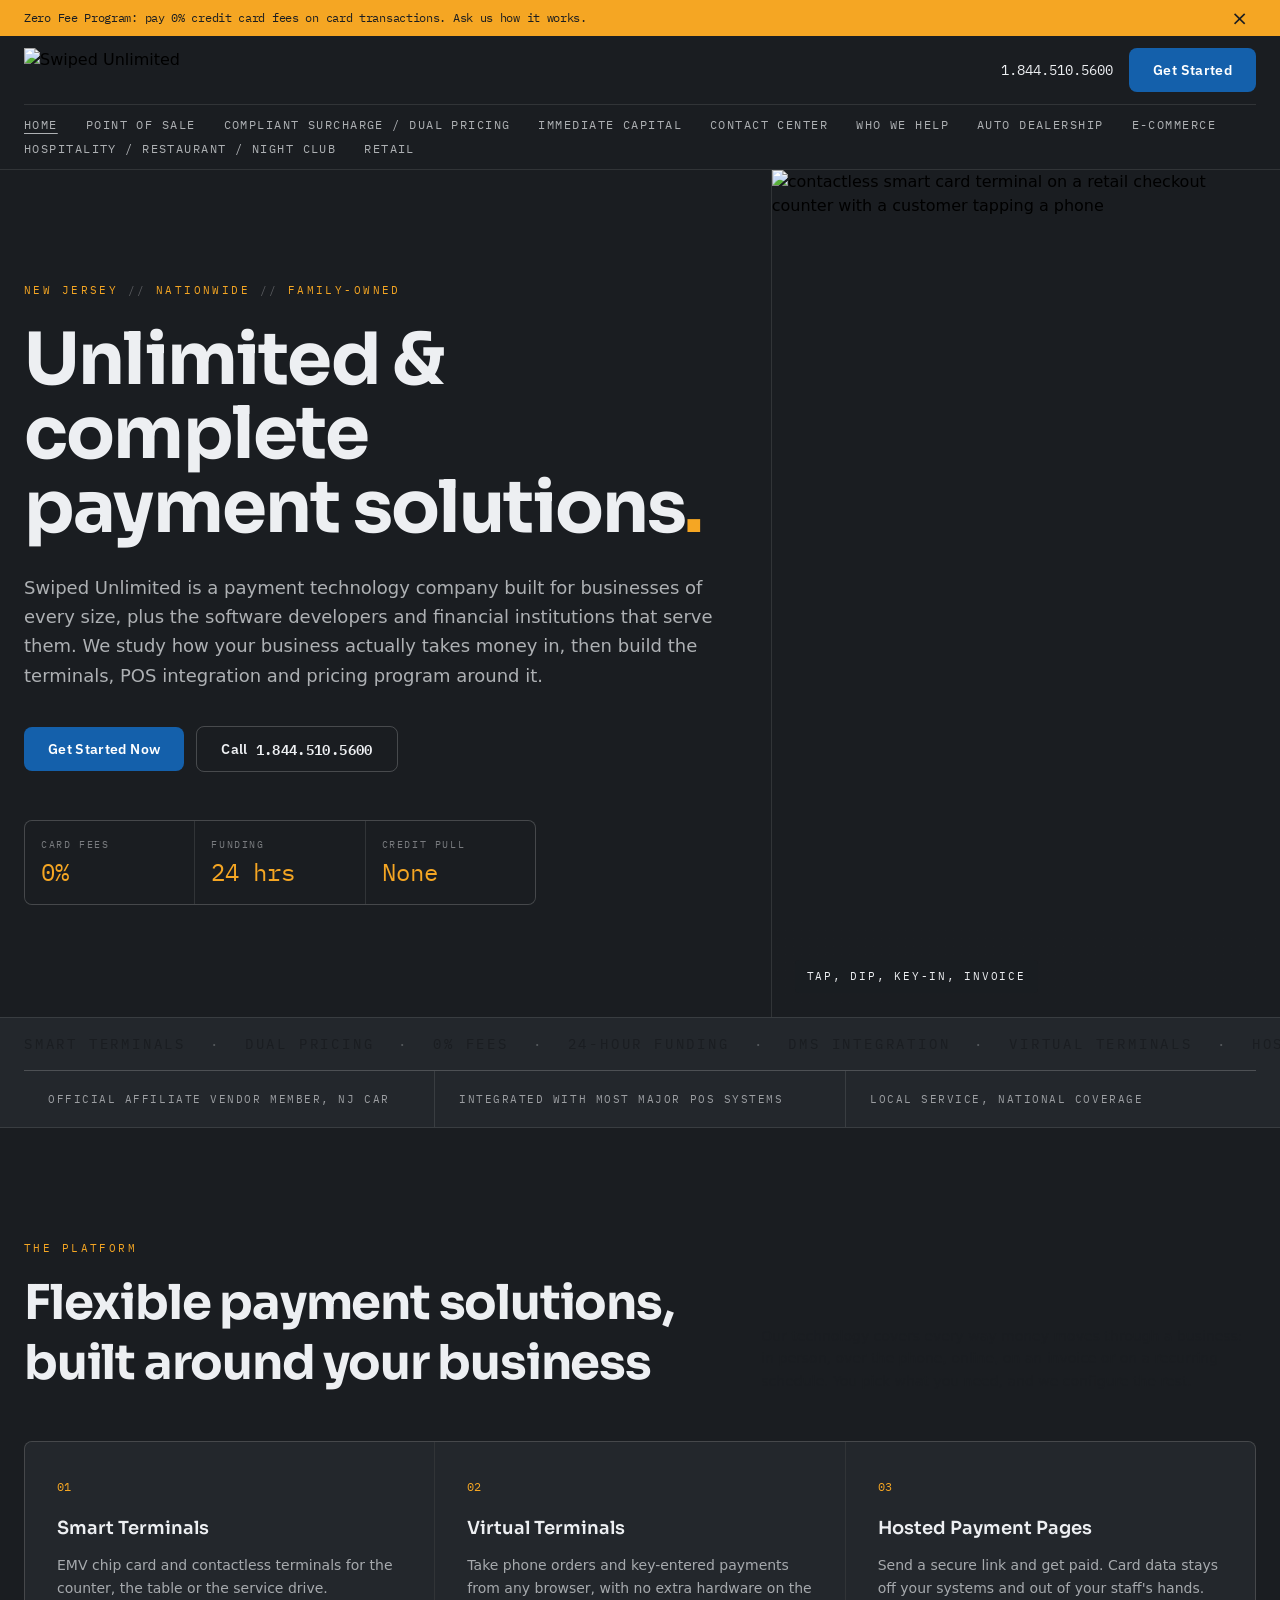
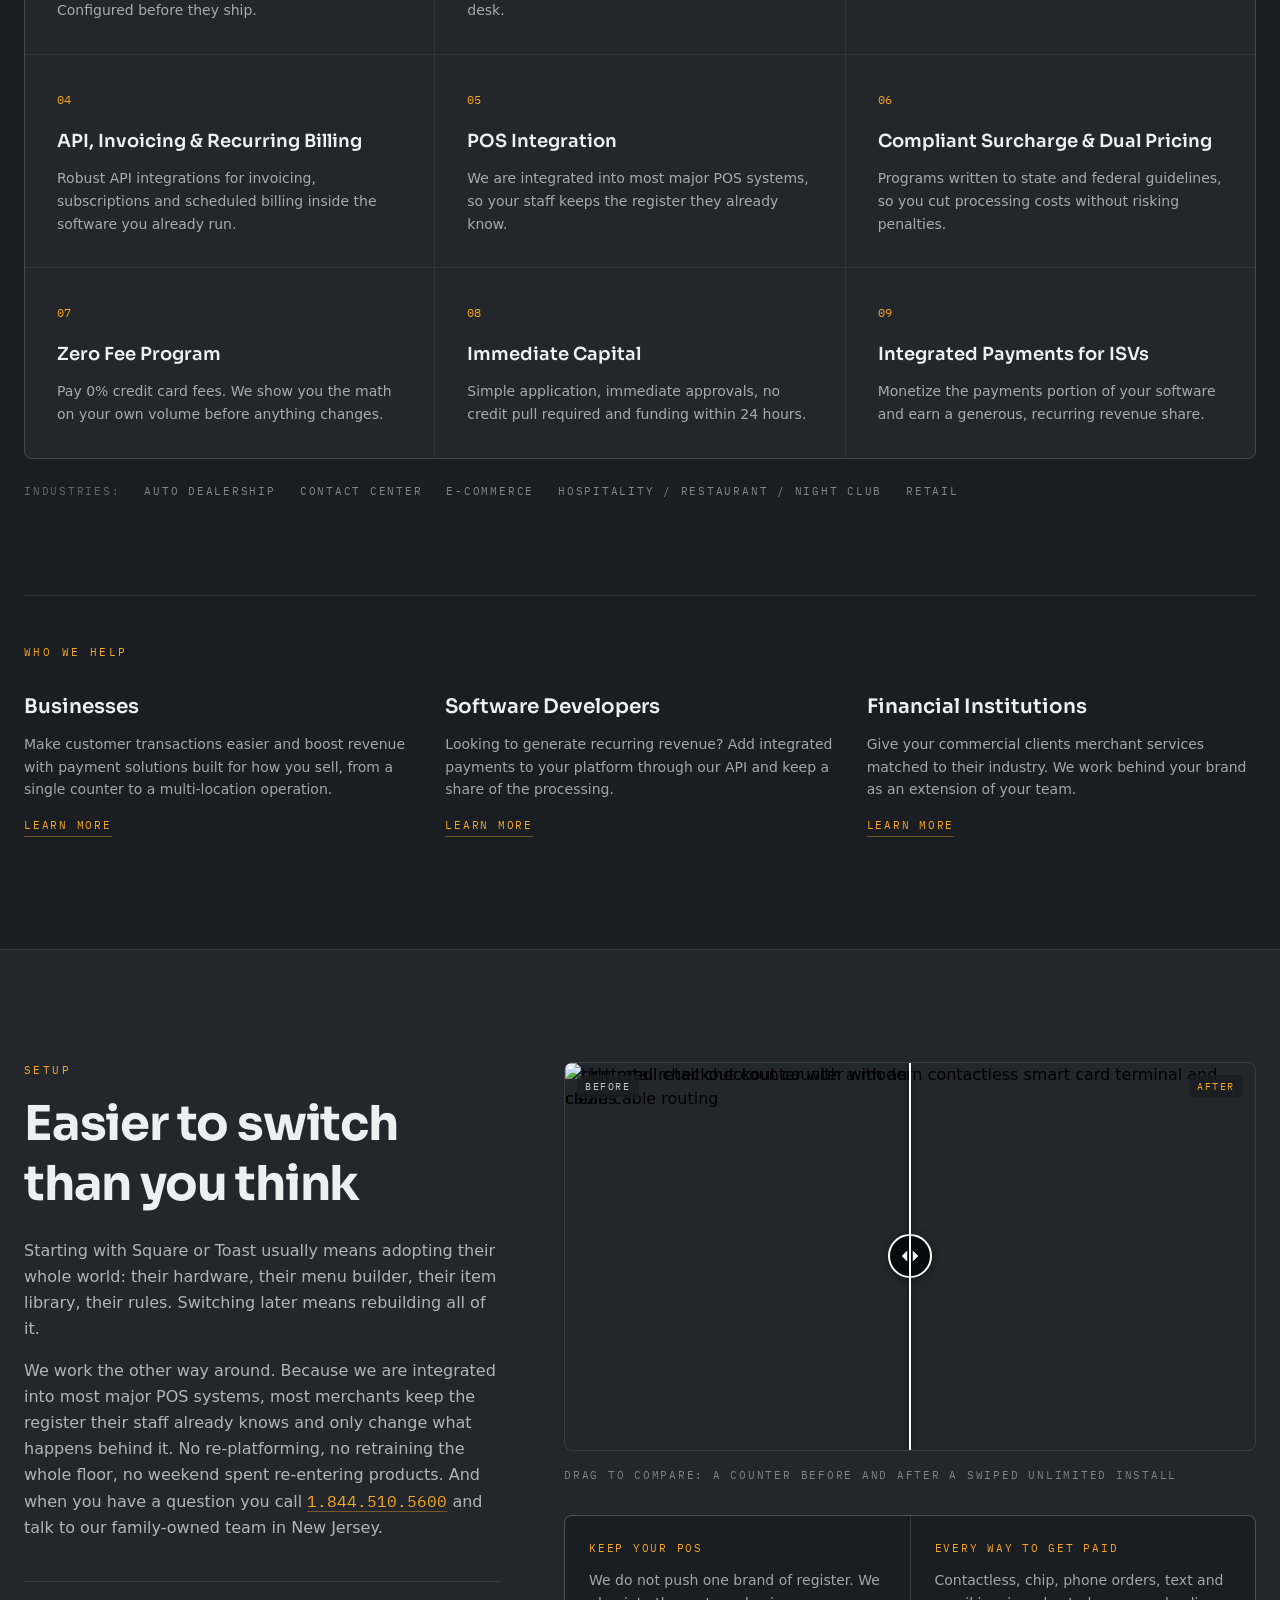
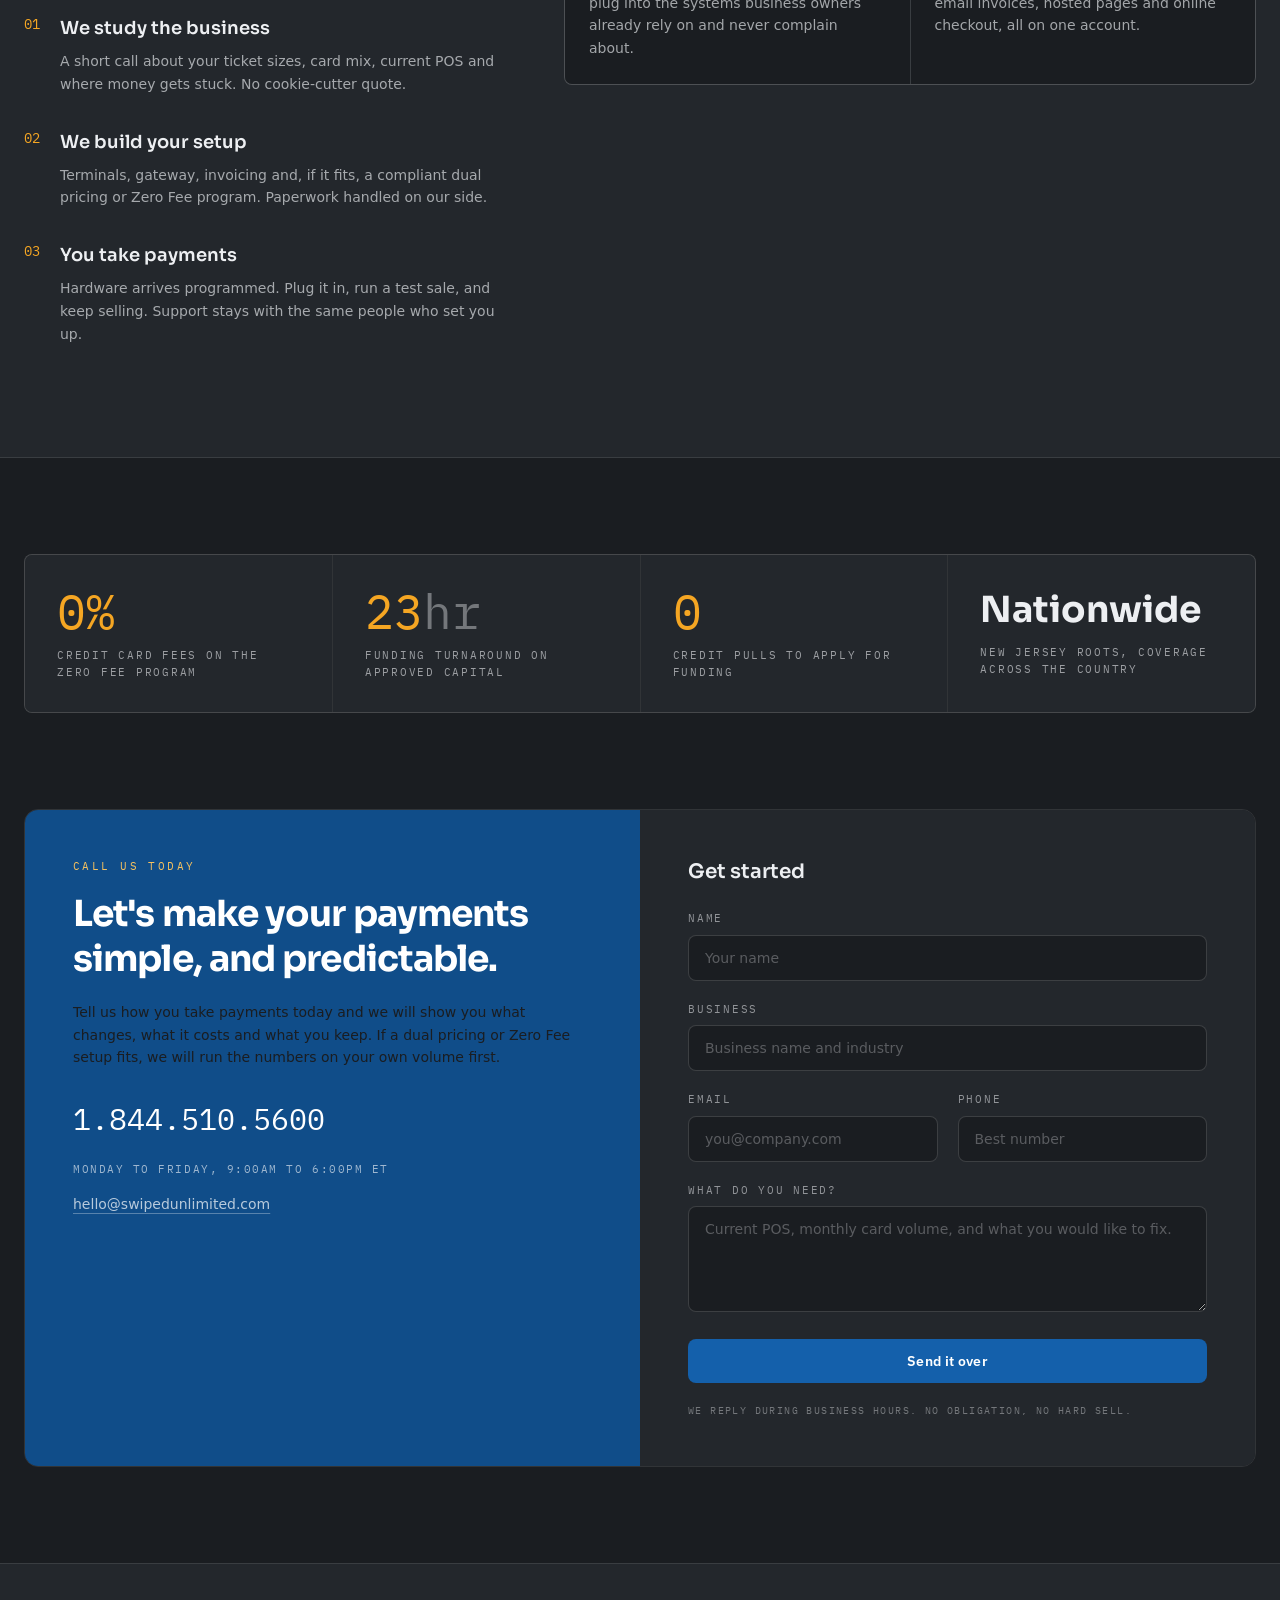
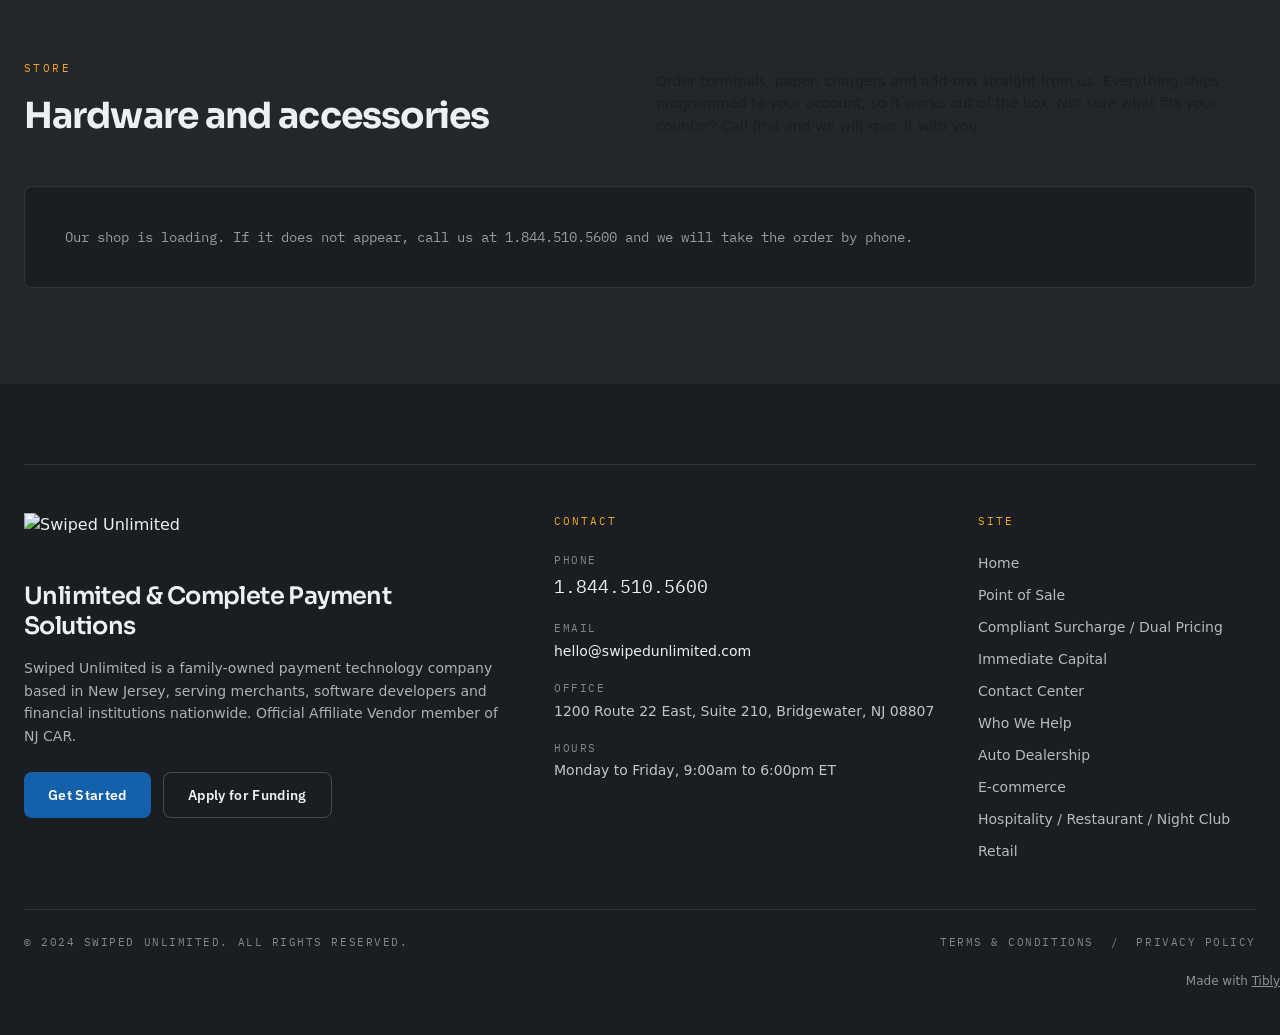
==== commit 9da1e7e2: "Update site copy via Tibly" ====
--- a/index.html
+++ b/index.html
@@ -527,7 +527,7 @@
       Call <span data-tibly-field="phone" class="font-mono">1.844.510.5600</span>
     </a>
   </div>
-</footer>
+<div data-tibly-made-with="" style="text-align:right;font-size:12px;line-height:1;opacity:.55;margin-top:24px;white-space:nowrap;">Made with <a href="https://tibly.ai" rel="noopener" style="display:inline;color:inherit;font-size:inherit;margin:0;text-decoration:underline;" target="_blank">Tibly</a></div></footer>
 <!-- /block:footer -->
   <script async="" src="https://api.tibly.ai/widget/v1.js"></script>
 
